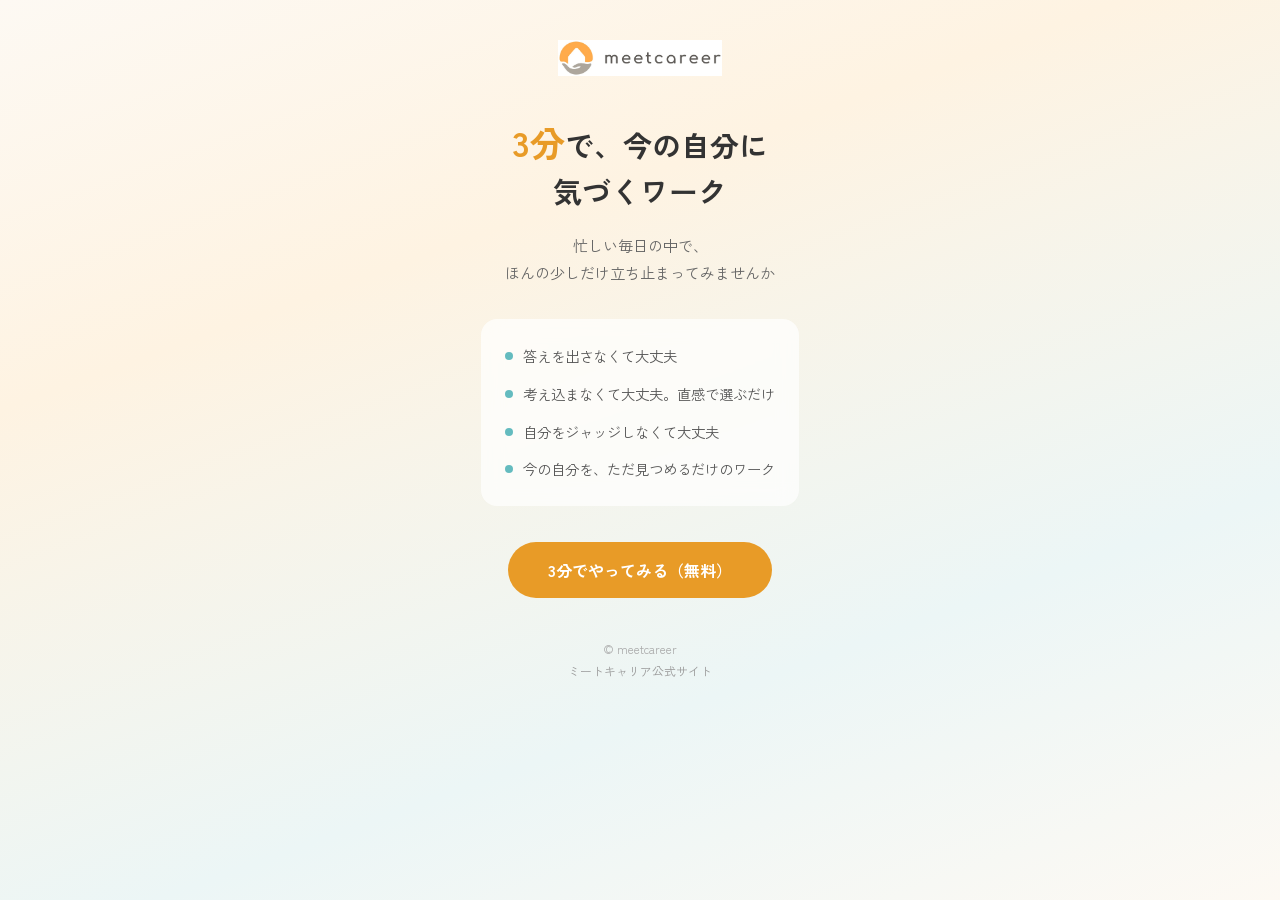
==== index.html @ e35358a7 "feat: SEO/GEO最適化 — robots.txt, sitemap.xml, llms.txt, JSON-LD(WebApplication/FAQPage/HowTo), canonic" ====
<!DOCTYPE html>
<html lang="ja">

<head>
  <meta charset="UTF-8">
  <meta name="viewport" content="width=device-width, initial-scale=1.0">
  <title>3分で、今の自分に気づくワーク | ミートキャリア</title>
  <meta name="description" content="忙しい毎日の中で、ほんの少しだけ立ち止まってみませんか。3分でできる、自分への気づきのワーク。転職を前提としないキャリアコーチング「ミートキャリア」が提供します。">

  <!-- Canonical -->
  <link rel="canonical" href="https://work.meetcareer.net/">

  <!-- OGP -->
  <meta property="og:title" content="3分で、今の自分に気づくワーク | ミートキャリア">
  <meta property="og:description" content="忙しい毎日の中で、ほんの少しだけ立ち止まってみませんか。3分でできる、自分への気づきのワーク。">
  <meta property="og:type" content="website">
  <meta property="og:url" content="https://work.meetcareer.net/">
  <meta property="og:site_name" content="ミートキャリア">

  <!-- Twitter Card -->
  <meta name="twitter:card" content="summary_large_image">
  <meta name="twitter:title" content="3分で、今の自分に気づくワーク | ミートキャリア">
  <meta name="twitter:description" content="忙しい毎日の中で、ほんの少しだけ立ち止まってみませんか。">

  <!-- JSON-LD: WebApplication -->
  <script type="application/ld+json">
  {
    "@context": "https://schema.org",
    "@type": "WebApplication",
    "name": "3分で、今の自分に気づくワーク",
    "description": "忙しい毎日の中で、ほんの少しだけ立ち止まってみませんか。5つの質問に直感で答えるだけで、今のキャリアの状態を見つめ直せる無料の内省ツールです。転職を前提としないキャリアコーチング「ミートキャリア」が提供。",
    "url": "https://work.meetcareer.net/",
    "applicationCategory": "Self-assessment Tool",
    "operatingSystem": "Web Browser",
    "offers": {
      "@type": "Offer",
      "price": "0",
      "priceCurrency": "JPY"
    },
    "provider": {
      "@type": "Organization",
      "name": "ミートキャリア",
      "legalName": "株式会社fruor",
      "url": "https://www.meetcareer.net/",
      "sameAs": [
        "https://note.com/meetcareer/",
        "https://x.com/info_meetcareer",
        "https://www.instagram.com/meetcareer_official/",
        "https://www.threads.com/@meetcareer_official"
      ]
    },
    "isAccessibleForFree": true,
    "inLanguage": "ja"
  }
  </script>

  <!-- JSON-LD: FAQPage -->
  <script type="application/ld+json">
  {
    "@context": "https://schema.org",
    "@type": "FAQPage",
    "mainEntity": [
      {
        "@type": "Question",
        "name": "3分ワークとは何ですか？",
        "acceptedAnswer": {
          "@type": "Answer",
          "text": "ミートキャリアが提供する無料のキャリア内省ツールです。キャリアに関する5つの質問に直感で答えるだけで、今の自分の状態を客観的に見つめ直すことができます。転職を前提とせず、答えを出す必要もありません。適職診断や性格診断とは異なり、「今の自分を見つめる」ことに特化しています。"
        }
      },
      {
        "@type": "Question",
        "name": "利用に料金はかかりますか？",
        "acceptedAnswer": {
          "@type": "Answer",
          "text": "完全無料です。会員登録も不要で、すぐにお試しいただけます。"
        }
      },
      {
        "@type": "Question",
        "name": "転職を考えていなくても使えますか？",
        "acceptedAnswer": {
          "@type": "Answer",
          "text": "はい。3分ワークは転職を前提としていません。「今の仕事にモヤモヤする」「自分の強みがわからない」「育休中にキャリアを見つめ直したい」など、キャリアについて少しでも考えたい方のための内省ツールです。"
        }
      },
      {
        "@type": "Question",
        "name": "適職診断とどう違いますか？",
        "acceptedAnswer": {
          "@type": "Answer",
          "text": "適職診断は「向いている職業」を判定するものですが、3分ワークは「今の自分の状態を見つめる」ための内省ツールです。職業の提案ではなく、気持ちの言語化と自己理解を促します。"
        }
      },
      {
        "@type": "Question",
        "name": "結果はどのように届きますか？",
        "acceptedAnswer": {
          "@type": "Answer",
          "text": "ワーク完了後、画面上で結果をご確認いただけます。回答に基づいた個別メッセージと自己内省を深める問いかけが表示されます。ご希望の方にはメールで結果をお送りすることもできます。"
        }
      },
      {
        "@type": "Question",
        "name": "ミートキャリアとは何ですか？",
        "acceptedAnswer": {
          "@type": "Answer",
          "text": "ミートキャリアは、30〜40代の子育て世代・女性を中心に、転職を前提としないキャリア支援を行うサービスです。6,000件以上の有料キャリア支援実績があり、国家資格キャリアコンサルタントによる伴走型のキャリアコーチングを提供しています。"
        }
      }
    ]
  }
  </script>

  <!-- JSON-LD: HowTo -->
  <script type="application/ld+json">
  {
    "@context": "https://schema.org",
    "@type": "HowTo",
    "name": "3分でキャリアの気づきを得る方法",
    "description": "ミートキャリアの3分ワークを使って、今のキャリアの状態を見つめ直す手順です。無料・会員登録不要で、すぐに始められます。",
    "totalTime": "PT3M",
    "step": [
      {
        "@type": "HowToStep",
        "position": 1,
        "name": "ワークを開始する",
        "text": "「3分でやってみる」ボタンを押して、ワークを開始します。"
      },
      {
        "@type": "HowToStep",
        "position": 2,
        "name": "5つの質問に直感で答える",
        "text": "今の気持ち、モヤモヤの背景、大切にしたい価値観、現在の状態、半年後の理想について、直感で選択してください。"
      },
      {
        "@type": "HowToStep",
        "position": 3,
        "name": "結果を確認する",
        "text": "あなたの回答に基づいた個別メッセージと、自己内省を深める問いかけが表示されます。"
      },
      {
        "@type": "HowToStep",
        "position": 4,
        "name": "結果メールを受け取る（任意）",
        "text": "メールアドレスを入力すると、結果と気づきのポイントが届きます。勧誘はありません。"
      }
    ]
  }
  </script>

  <!-- Favicon -->
  <link rel="icon"
    href="data:image/svg+xml,<svg xmlns='http://www.w3.org/2000/svg' viewBox='0 0 100 100'><text y='.9em' font-size='90'>🌱</text></svg>">

  <!-- Fonts -->
  <link rel="preconnect" href="https://fonts.googleapis.com">
  <link rel="preconnect" href="https://fonts.gstatic.com" crossorigin>
  <link href="https://fonts.googleapis.com/css2?family=Zen+Kaku+Gothic+New:wght@400;500;700&display=swap"
    rel="stylesheet">

  <!-- Styles -->
  <link rel="stylesheet" href="css/style.css">

  <!-- GA4 -->
  <script async src="https://www.googletagmanager.com/gtag/js?id=G-ENX3EBCYTJ"></script>
  <script>
    window.dataLayer = window.dataLayer || [];
    function gtag() { dataLayer.push(arguments); }
    gtag('js', new Date());
    gtag('config', 'G-ENX3EBCYTJ');
  </script>
</head>

<body>
  <!-- Background -->
  <div class="app-bg"></div>

  <!-- App Container -->
  <div class="app-container">
    <!-- Logo -->
    <div class="logo">
      <img src="assets/logo.jpg" alt="meetcareer" class="logo-image">
    </div>

    <!-- Dynamic Content Area -->
    <div id="app-content"></div>

    <!-- SEO: Static content for crawlers that don't execute JavaScript -->
    <noscript>
      <div>
        <h1>3分で、今の自分に気づくワーク</h1>
        <p>忙しい毎日の中で、ほんの少しだけ立ち止まってみませんか。</p>
        <ul>
          <li>答えを出さなくて大丈夫</li>
          <li>考え込まなくて大丈夫。直感で選ぶだけ</li>
          <li>自分をジャッジしなくて大丈夫</li>
          <li>今の自分を、ただ見つめるだけのワーク</li>
        </ul>
        <h2>3分ワークの特徴</h2>
        <p>キャリアに関する5つの質問に直感で答えるだけ。今の気持ち、モヤモヤの背景、大切にしたい価値観、現在の状態、半年後の理想を探ります。適職診断や性格診断とは異なり、転職を前提としない「内省型」のキャリアワークです。</p>
        <h2>ミートキャリアについて</h2>
        <p>ミートキャリアは、30〜40代の子育て世代・女性を中心に、転職を前提としないキャリア支援を行うサービスです。6,000件以上の有料キャリア支援実績があります。</p>
        <p><a href="https://www.meetcareer.net/">ミートキャリア公式サイト</a></p>
      </div>
    </noscript>

    <!-- Footer -->
    <footer class="app-footer">
      <p>© meetcareer</p>
      <p><a href="https://www.meetcareer.net/" target="_blank" rel="noopener">ミートキャリア公式サイト</a></p>
    </footer>
  </div>

  <!-- Scripts -->
  <script src="js/questions.js"></script>
  <script src="js/analytics.js"></script>
  <script src="js/app.js"></script>
</body>

</html>
---- css/style.css ----
/* ============================================
   ミートキャリア「気づきのワーク」
   スタイルシート
   
   ブランドガイドライン準拠:
   - Primary: #E89B27 (Orange)
   - Secondary: #64BBBF (Teal)
   - BG: #FDF9F3 (Cream)
   - Text: #333333 (Dark Gray)
   - Font: Zen Kaku Gothic New
   ============================================ */

/* --- Reset & Base --- */
*,
*::before,
*::after {
  margin: 0;
  padding: 0;
  box-sizing: border-box;
}

html {
  font-size: 16px;
  scroll-behavior: smooth;
  -webkit-text-size-adjust: 100%;
}

body {
  font-family: 'Zen Kaku Gothic New', sans-serif;
  color: #333333;
  background-color: #FDF9F3;
  line-height: 1.8;
  min-height: 100vh;
  min-height: 100dvh;
  overflow-x: hidden;
}

/* --- Background Gradient --- */
.app-bg {
  position: fixed;
  top: 0;
  left: 0;
  width: 100%;
  height: 100%;
  background: linear-gradient(160deg,
      #FDF9F3 0%,
      #FEF3E2 30%,
      #ECF6F6 70%,
      #FDF9F3 100%);
  z-index: -1;
}

/* --- Layout --- */
.app-container {
  max-width: 480px;
  margin: 0 auto;
  padding: 40px 20px 60px;
  min-height: 100vh;
  min-height: 100dvh;
  display: flex;
  flex-direction: column;
  align-items: center;
}

/* --- Logo --- */
.logo {
  display: flex;
  align-items: center;
  gap: 8px;
  margin-bottom: 40px;
  opacity: 0;
  animation: fadeInDown 0.8s ease forwards;
}

.logo-image {
  height: 36px;
  width: auto;
  object-fit: contain;
}

/* --- Screen (共通) --- */
.screen {
  width: 100%;
  display: none;
  flex-direction: column;
  align-items: center;
}

.screen.active {
  display: flex;
  animation: fadeIn 0.6s ease;
}

/* --- Hero Screen --- */
.hero-title {
  font-size: 1.8rem;
  font-weight: 700;
  text-align: center;
  line-height: 1.5;
  margin-bottom: 20px;
}

.hero-title .accent {
  color: #E89B27;
  font-size: 2.2rem;
}

.hero-subtitle {
  text-align: center;
  color: #666;
  font-size: 0.95rem;
  line-height: 1.8;
  margin-bottom: 32px;
}

.hero-principles {
  background: rgba(255, 255, 255, 0.7);
  backdrop-filter: blur(10px);
  border-radius: 16px;
  padding: 24px;
  width: 100%;
  margin-bottom: 36px;
}

.hero-principles ul {
  list-style: none;
  display: flex;
  flex-direction: column;
  gap: 12px;
}

.hero-principles li {
  display: flex;
  align-items: center;
  gap: 10px;
  font-size: 0.9rem;
  color: #555;
}

.hero-principles li::before {
  content: '';
  display: block;
  width: 8px;
  height: 8px;
  border-radius: 50%;
  background: #64BBBF;
  flex-shrink: 0;
}

/* --- Step Screen --- */
.step-header {
  width: 100%;
  margin-bottom: 28px;
}

.step-label {
  display: inline-block;
  background: #64BBBF;
  color: white;
  font-size: 0.75rem;
  font-weight: 700;
  padding: 4px 14px;
  border-radius: 20px;
  margin-bottom: 12px;
  letter-spacing: 0.1em;
}

.step-subheading {
  font-size: 0.85rem;
  color: #64BBBF;
  margin-bottom: 8px;
}

.step-question {
  font-size: 1.1rem;
  font-weight: 700;
  line-height: 1.7;
  white-space: pre-line;
}

.step-note {
  font-size: 0.8rem;
  color: #999;
  margin-top: 8px;
  line-height: 1.6;
}

/* --- Progress Bar --- */
.progress-bar {
  width: 100%;
  height: 4px;
  background: rgba(100, 187, 191, 0.2);
  border-radius: 2px;
  margin-bottom: 32px;
  overflow: hidden;
}

.progress-fill {
  height: 100%;
  background: linear-gradient(90deg, #64BBBF, #E89B27);
  border-radius: 2px;
  transition: width 0.5s ease;
}

/* --- Options --- */
.options {
  width: 100%;
  display: flex;
  flex-direction: column;
  gap: 12px;
  margin-bottom: 20px;
}

.option-card {
  background: rgba(255, 255, 255, 0.85);
  backdrop-filter: blur(8px);
  border: 2px solid transparent;
  border-radius: 12px;
  padding: 16px 20px;
  font-size: 0.95rem;
  line-height: 1.6;
  cursor: pointer;
  transition: all 0.3s ease;
  text-align: left;
  user-select: none;
  -webkit-tap-highlight-color: transparent;
}

.option-card:hover {
  border-color: #64BBBF;
  transform: translateY(-2px);
  box-shadow: 0 4px 16px rgba(100, 187, 191, 0.15);
}

.option-card.selected {
  border-color: #E89B27;
  background: rgba(232, 155, 39, 0.08);
}

.option-card.selected::before {
  content: '✓ ';
  color: #E89B27;
  font-weight: 700;
}

/* --- Buttons --- */
.btn-primary {
  display: inline-flex;
  align-items: center;
  justify-content: center;
  gap: 8px;
  background: #E89B27;
  color: white;
  border: none;
  border-radius: 50px;
  padding: 16px 40px;
  font-family: 'Zen Kaku Gothic New', sans-serif;
  font-size: 1rem;
  font-weight: 700;
  cursor: pointer;
  transition: all 0.3s ease;
  -webkit-tap-highlight-color: transparent;
}

.btn-primary:hover {
  background: #d48a1e;
  transform: translateY(-2px);
  box-shadow: 0 6px 20px rgba(232, 155, 39, 0.3);
}

.btn-primary:disabled {
  background: #ccc;
  cursor: not-allowed;
  transform: none;
  box-shadow: none;
}

.btn-next {
  margin-top: 12px;
  width: 100%;
}

.btn-secondary {
  display: inline-flex;
  align-items: center;
  justify-content: center;
  background: transparent;
  color: #64BBBF;
  border: 2px solid #64BBBF;
  border-radius: 50px;
  padding: 12px 32px;
  font-family: 'Zen Kaku Gothic New', sans-serif;
  font-size: 0.9rem;
  font-weight: 600;
  cursor: pointer;
  transition: all 0.3s ease;
  text-decoration: none;
  -webkit-tap-highlight-color: transparent;
}

.btn-secondary:hover {
  background: #64BBBF;
  color: white;
}

/* --- Result Screen --- */
.result-card {
  background: rgba(255, 255, 255, 0.85);
  backdrop-filter: blur(10px);
  border-radius: 20px;
  padding: 32px 24px;
  width: 100%;
  margin-bottom: 24px;
}

.result-heading {
  font-size: 0.85rem;
  color: #64BBBF;
  font-weight: 600;
  margin-bottom: 16px;
}

.result-text {
  font-size: 0.95rem;
  line-height: 2;
  white-space: pre-line;
}

.result-text strong {
  color: #E89B27;
  font-weight: 700;
}

.result-divider {
  width: 40px;
  height: 2px;
  background: linear-gradient(90deg, #64BBBF, #E89B27);
  border-radius: 1px;
  margin: 24px auto;
}

.reflection-card {
  background: rgba(236, 246, 246, 0.6);
  border-radius: 16px;
  padding: 24px;
  width: 100%;
  margin-bottom: 32px;
}

.reflection-heading {
  font-size: 0.9rem;
  font-weight: 700;
  color: #64BBBF;
  margin-bottom: 16px;
}

.reflection-list {
  list-style: none;
  display: flex;
  flex-direction: column;
  gap: 12px;
}

.reflection-list li {
  font-size: 0.9rem;
  padding-left: 20px;
  position: relative;
  line-height: 1.7;
}

.reflection-list li::before {
  content: '?';
  position: absolute;
  left: 0;
  color: #E89B27;
  font-weight: 700;
}

.cta-section {
  text-align: center;
  width: 100%;
  padding: 20px 0;
}

.cta-heading {
  font-size: 1rem;
  font-weight: 700;
  margin-bottom: 16px;
}

.cta-text {
  font-size: 0.85rem;
  color: #666;
  line-height: 1.8;
  margin-bottom: 24px;
  white-space: pre-line;
}

.cta-terms {
  margin-top: 12px;
  font-size: 0.75rem;
}

.cta-terms a {
  color: #999;
  text-decoration: underline;
  transition: color 0.2s ease;
}

.cta-terms a:hover {
  color: #666;
}

/* --- Retry --- */
.retry-section {
  margin-top: 24px;
}

/* --- Email Capture Section --- */
.email-capture-section {
  width: 100%;
  margin-bottom: 24px;
}

.email-capture-card {
  background: linear-gradient(135deg, rgba(232, 155, 39, 0.08), rgba(100, 187, 191, 0.08));
  border: 1px solid rgba(232, 155, 39, 0.2);
  border-radius: 20px;
  padding: 28px 24px;
  text-align: center;
}

.email-capture-icon {
  font-size: 1.8rem;
  margin-bottom: 8px;
}

.email-capture-heading {
  font-size: 1rem;
  font-weight: 700;
  color: #333;
  margin-bottom: 8px;
}

.email-capture-text {
  font-size: 0.85rem;
  color: #666;
  line-height: 1.7;
  margin-bottom: 20px;
}

.email-form {
  display: flex;
  flex-direction: column;
  gap: 12px;
  align-items: center;
}

.email-input {
  width: 100%;
  padding: 14px 16px;
  border: 2px solid rgba(100, 187, 191, 0.3);
  border-radius: 12px;
  font-family: 'Zen Kaku Gothic New', sans-serif;
  font-size: 0.95rem;
  color: #333;
  background: rgba(255, 255, 255, 0.9);
  outline: none;
  transition: all 0.3s ease;
}

.email-input::placeholder {
  color: #bbb;
}

.email-input:focus {
  border-color: #64BBBF;
  box-shadow: 0 0 0 3px rgba(100, 187, 191, 0.15);
}

.email-input.input-error {
  border-color: #e74c3c;
  box-shadow: 0 0 0 3px rgba(231, 76, 60, 0.1);
}

.btn-email-submit {
  width: 100%;
  padding: 14px;
  font-size: 0.95rem;
}

.email-note {
  font-size: 0.75rem;
  color: #aaa;
  margin-top: 12px;
}

.email-success {
  width: 100%;
}

.email-success-inner {
  background: rgba(100, 187, 191, 0.1);
  border: 1px solid rgba(100, 187, 191, 0.3);
  border-radius: 16px;
  padding: 24px;
  text-align: center;
  animation: fadeIn 0.4s ease;
}

.email-success-icon {
  display: inline-flex;
  align-items: center;
  justify-content: center;
  width: 40px;
  height: 40px;
  background: #64BBBF;
  color: white;
  border-radius: 50%;
  font-size: 1.2rem;
  font-weight: 700;
  margin-bottom: 12px;
}

.email-success-text {
  font-size: 0.9rem;
  color: #64BBBF;
  font-weight: 600;
  line-height: 1.7;
}

.email-error {
  margin-top: 8px;
}

.email-error-text {
  font-size: 0.8rem;
  color: #e74c3c;
  text-align: center;
}

/* --- Footer --- */
.app-footer {
  margin-top: 40px;
  text-align: center;
  font-size: 0.75rem;
  color: #aaa;
}

.app-footer a {
  color: #999;
  text-decoration: none;
}

/* --- Animations --- */
@keyframes fadeIn {
  from {
    opacity: 0;
    transform: translateY(16px);
  }

  to {
    opacity: 1;
    transform: translateY(0);
  }
}

@keyframes fadeInDown {
  from {
    opacity: 0;
    transform: translateY(-10px);
  }

  to {
    opacity: 1;
    transform: translateY(0);
  }
}

@keyframes fadeInUp {
  from {
    opacity: 0;
    transform: translateY(20px);
  }

  to {
    opacity: 1;
    transform: translateY(0);
  }
}

.fade-in-up {
  opacity: 0;
  animation: fadeInUp 0.6s ease forwards;
}

.delay-1 {
  animation-delay: 0.2s;
}

.delay-2 {
  animation-delay: 0.4s;
}

.delay-3 {
  animation-delay: 0.6s;
}

.delay-4 {
  animation-delay: 0.8s;
}

.delay-5 {
  animation-delay: 1.0s;
}

/* --- Responsive --- */
@media (max-width: 520px) {
  .app-container {
    padding: 24px 16px 48px;
  }

  .hero-title {
    font-size: 1.5rem;
  }

  .hero-title .accent {
    font-size: 1.8rem;
  }

  .step-question {
    font-size: 1rem;
  }

  .option-card {
    padding: 14px 16px;
    font-size: 0.9rem;
  }

  .btn-primary {
    padding: 14px 32px;
    font-size: 0.95rem;
  }

  .result-card {
    padding: 24px 20px;
  }
}

@media (max-width: 360px) {
  .hero-title {
    font-size: 1.3rem;
  }

  .hero-title .accent {
    font-size: 1.5rem;
  }
}
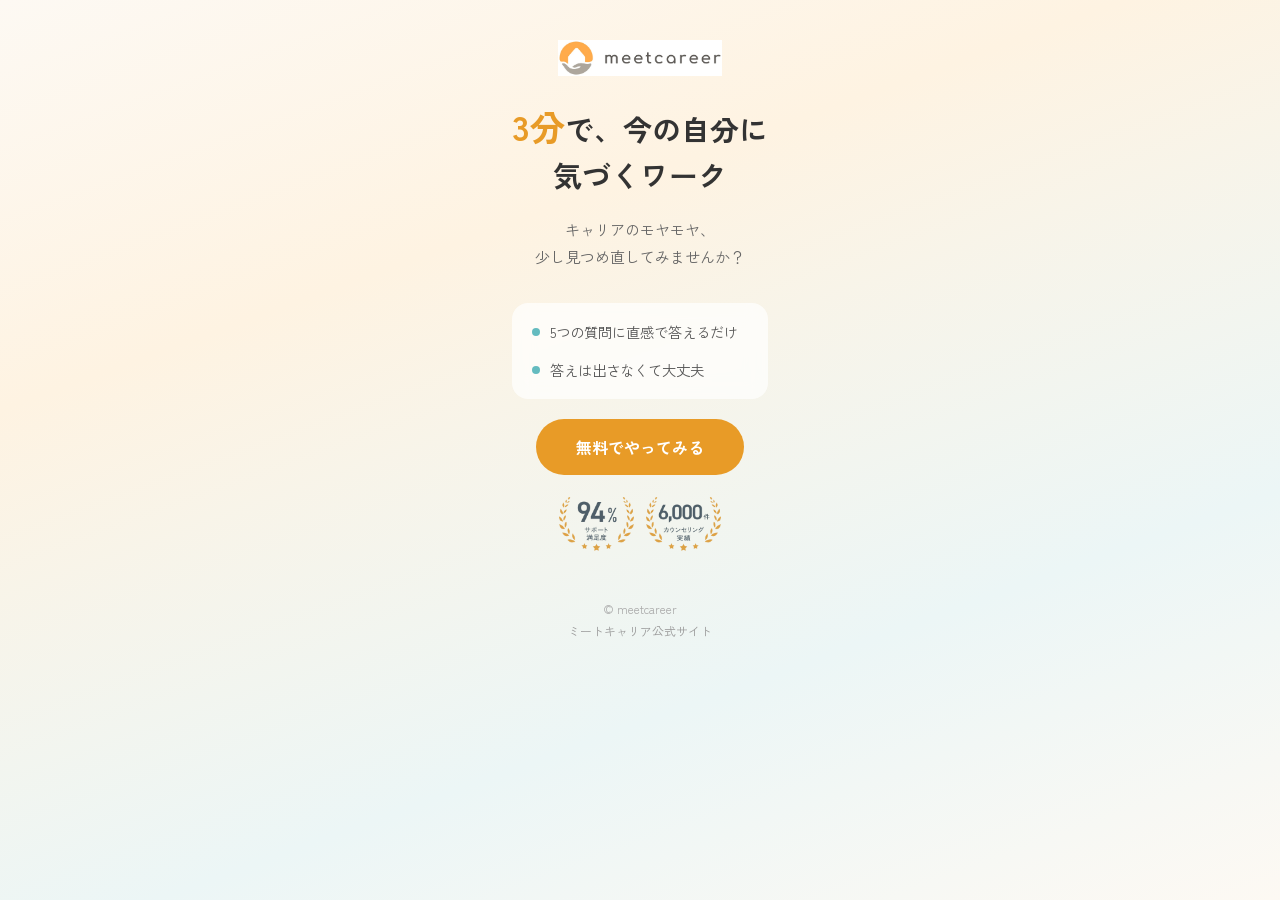
==== commit 532bb9c3: "FV改修: 開始率改善のためA1+A2+A3実施 A1: 安心メッセージ4→2に削減、CTAをファーストスクリーン内に確保 A2: Scent Trail強化（サブタイトル変更+社会的証明バッジ追加）" ====
--- a/index.html
+++ b/index.html
@@ -5,22 +5,24 @@
   <meta charset="UTF-8">
   <meta name="viewport" content="width=device-width, initial-scale=1.0">
   <title>3分で、今の自分に気づくワーク | ミートキャリア</title>
-  <meta name="description" content="忙しい毎日の中で、ほんの少しだけ立ち止まってみませんか。3分でできる、自分への気づきのワーク。転職を前提としないキャリアコーチング「ミートキャリア」が提供します。">
+  <meta name="description" content="キャリアのモヤモヤ、少し見つめ直してみませんか？5つの質問に直感で答えるだけ。転職を前提としないキャリアコーチング「ミートキャリア」が提供する無料の内省ツールです。">
 
   <!-- Canonical -->
   <link rel="canonical" href="https://work.meetcareer.net/">
 
   <!-- OGP -->
   <meta property="og:title" content="3分で、今の自分に気づくワーク | ミートキャリア">
-  <meta property="og:description" content="忙しい毎日の中で、ほんの少しだけ立ち止まってみませんか。3分でできる、自分への気づきのワーク。">
+  <meta property="og:description" content="キャリアのモヤモヤ、少し見つめ直してみませんか？5つの質問に直感で答えるだけの無料キャリア内省ツール。">
   <meta property="og:type" content="website">
   <meta property="og:url" content="https://work.meetcareer.net/">
   <meta property="og:site_name" content="ミートキャリア">
+  <meta property="og:image" content="https://work.meetcareer.net/assets/ogp.png">
 
   <!-- Twitter Card -->
   <meta name="twitter:card" content="summary_large_image">
   <meta name="twitter:title" content="3分で、今の自分に気づくワーク | ミートキャリア">
-  <meta name="twitter:description" content="忙しい毎日の中で、ほんの少しだけ立ち止まってみませんか。">
+  <meta name="twitter:description" content="キャリアのモヤモヤ、少し見つめ直してみませんか？">
+  <meta name="twitter:image" content="https://work.meetcareer.net/assets/ogp.png">
 
   <!-- JSON-LD: WebApplication -->
   <script type="application/ld+json">
@@ -150,8 +152,7 @@
   </script>
 
   <!-- Favicon -->
-  <link rel="icon"
-    href="data:image/svg+xml,<svg xmlns='http://www.w3.org/2000/svg' viewBox='0 0 100 100'><text y='.9em' font-size='90'>🌱</text></svg>">
+  <link rel="icon" type="image/png" href="assets/favicon.png">
 
   <!-- Fonts -->
   <link rel="preconnect" href="https://fonts.googleapis.com">
--- a/css/style.css
+++ b/css/style.css
@@ -67,7 +67,7 @@
   display: flex;
   align-items: center;
   gap: 8px;
-  margin-bottom: 40px;
+  margin-bottom: 24px;
   opacity: 0;
   animation: fadeInDown 0.8s ease forwards;
 }
@@ -117,9 +117,9 @@
   background: rgba(255, 255, 255, 0.7);
   backdrop-filter: blur(10px);
   border-radius: 16px;
-  padding: 24px;
-  width: 100%;
-  margin-bottom: 36px;
+  padding: 16px 20px;
+  width: 100%;
+  margin-bottom: 20px;
 }
 
 .hero-principles ul {
@@ -273,6 +273,20 @@
   cursor: not-allowed;
   transform: none;
   box-shadow: none;
+}
+
+/* --- CTA Pulse Animation --- */
+.btn-pulse {
+  animation: pulse 2.5s ease-in-out infinite;
+}
+
+@keyframes pulse {
+  0%, 100% {
+    box-shadow: 0 2px 8px rgba(232, 155, 39, 0.2);
+  }
+  50% {
+    box-shadow: 0 4px 24px rgba(232, 155, 39, 0.45);
+  }
 }
 
 .btn-next {
@@ -331,6 +345,69 @@
   font-weight: 700;
 }
 
+.result-teaser-text {
+  font-size: 0.9rem;
+  color: #666;
+  line-height: 1.8;
+  margin-top: 8px;
+  padding-left: 12px;
+  border-left: 3px solid rgba(232, 155, 39, 0.3);
+}
+
+.result-factor-tags {
+  display: flex;
+  flex-wrap: wrap;
+  gap: 8px;
+  margin-bottom: 12px;
+}
+
+.result-factor-tag {
+  display: inline-block;
+  background: rgba(100, 187, 191, 0.12);
+  color: #4a9ea1;
+  font-size: 0.8rem;
+  font-weight: 600;
+  padding: 6px 14px;
+  border-radius: 20px;
+  border: 1px solid rgba(100, 187, 191, 0.25);
+}
+
+.result-factor-summary {
+  font-size: 0.85rem;
+  color: #666;
+  margin-bottom: 8px;
+  line-height: 1.6;
+}
+
+.result-self-state-label {
+  font-size: 1rem;
+  font-weight: 700;
+  color: #E89B27;
+  margin-bottom: 12px;
+  padding: 8px 0;
+  border-bottom: 1px dashed rgba(232, 155, 39, 0.3);
+}
+
+.result-insight-list {
+  list-style: none;
+  padding: 0;
+}
+
+.result-insight-list li {
+  font-size: 0.9rem;
+  line-height: 1.8;
+  padding: 4px 0;
+  padding-left: 16px;
+  position: relative;
+}
+
+.result-insight-list li::before {
+  content: '→';
+  position: absolute;
+  left: 0;
+  color: #64BBBF;
+}
+
 .result-divider {
   width: 40px;
   height: 2px;
@@ -339,6 +416,57 @@
   margin: 24px auto;
 }
 
+/* --- Blurred Teaser (結果アウトライン) --- */
+.result-blurred-teaser {
+  position: relative;
+  margin-top: 12px;
+  max-height: 60px;
+  overflow: hidden;
+}
+
+.result-blurred-teaser-tall {
+  max-height: 100px;
+}
+
+.result-insight-visible {
+  margin-top: 8px;
+  margin-bottom: 4px;
+}
+
+.result-blurred-label {
+  font-size: 0.8rem;
+  font-weight: 600;
+  color: #999;
+  margin-bottom: 4px;
+  letter-spacing: 0.05em;
+}
+
+.result-text-blurred {
+  font-size: 0.95rem;
+  line-height: 2;
+  white-space: pre-line;
+  color: #999;
+  filter: blur(4px);
+  user-select: none;
+  pointer-events: none;
+}
+
+.result-blur-overlay {
+  position: absolute;
+  bottom: 0;
+  left: 0;
+  width: 100%;
+  height: 100%;
+  background: linear-gradient(
+    to bottom,
+    rgba(255, 255, 255, 0) 0%,
+    rgba(255, 255, 255, 0.5) 40%,
+    rgba(255, 255, 255, 0.85) 70%,
+    rgba(255, 255, 255, 0.98) 100%
+  );
+  pointer-events: none;
+}
+
 .reflection-card {
   background: rgba(236, 246, 246, 0.6);
   border-radius: 16px;
@@ -414,6 +542,32 @@
 /* --- Retry --- */
 .retry-section {
   margin-top: 24px;
+}
+
+/* --- Social Proof Badges --- */
+.social-proof {
+  margin-top: 20px;
+  width: 100%;
+  text-align: center;
+}
+
+.social-proof-badges {
+  display: flex;
+  justify-content: center;
+  align-items: center;
+  gap: 12px;
+}
+
+.social-proof-badge {
+  height: 56px;
+  width: auto;
+  object-fit: contain;
+  opacity: 0.85;
+  transition: opacity 0.3s ease;
+}
+
+.social-proof-badge:hover {
+  opacity: 1;
 }
 
 /* --- Email Capture Section --- */
@@ -617,15 +771,30 @@
 /* --- Responsive --- */
 @media (max-width: 520px) {
   .app-container {
-    padding: 24px 16px 48px;
+    padding: 16px 16px 48px;
   }
 
   .hero-title {
-    font-size: 1.5rem;
+    font-size: 1.4rem;
+    margin-bottom: 14px;
   }
 
   .hero-title .accent {
-    font-size: 1.8rem;
+    font-size: 1.7rem;
+  }
+
+  .hero-subtitle {
+    font-size: 0.9rem;
+    margin-bottom: 20px;
+  }
+
+  .hero-principles {
+    padding: 12px 16px;
+    margin-bottom: 16px;
+  }
+
+  .hero-principles li {
+    font-size: 0.85rem;
   }
 
   .step-question {
@@ -638,12 +807,20 @@
   }
 
   .btn-primary {
-    padding: 14px 32px;
+    padding: 16px 40px;
     font-size: 0.95rem;
   }
 
   .result-card {
     padding: 24px 20px;
+  }
+
+  .social-proof-badge {
+    height: 48px;
+  }
+
+  .logo {
+    margin-bottom: 16px;
   }
 }
 
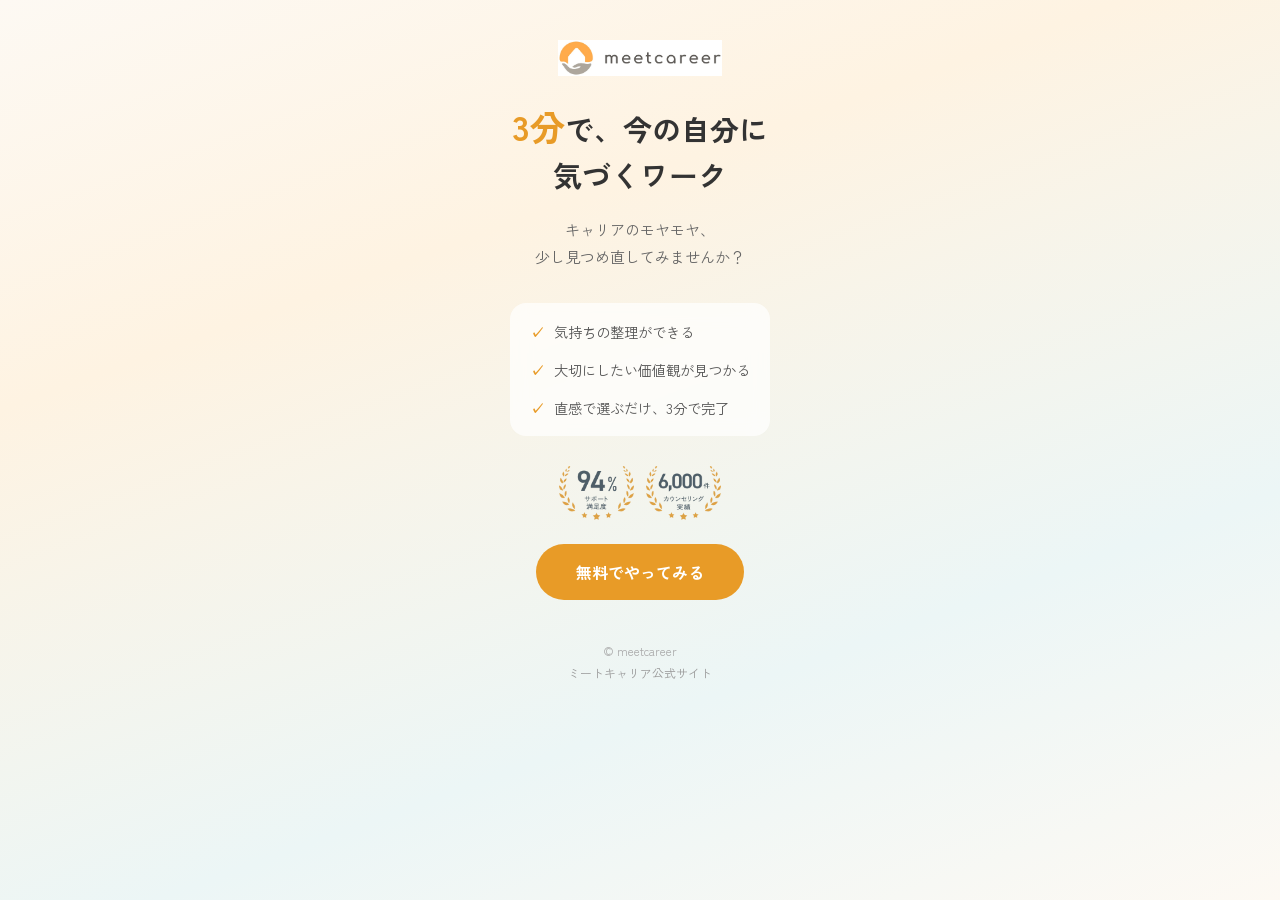
==== commit b5740127: "FV改善: ベネフィット明示+社会的証明CTA前配置 - 安心メッセージ（否定形）→ベネフィット3行（肯定形）に変更   ✓ 気持ちの整理ができる   ✓ 大切にしたい価値観が見つかる   ✓ 直感で" ====
--- a/index.html
+++ b/index.html
@@ -171,6 +171,23 @@
     gtag('js', new Date());
     gtag('config', 'G-ENX3EBCYTJ');
   </script>
+
+  <!-- Meta Pixel -->
+  <script>
+    !function(f,b,e,v,n,t,s)
+    {if(f.fbq)return;n=f.fbq=function(){n.callMethod?
+    n.callMethod.apply(n,arguments):n.queue.push(arguments)};
+    if(!f._fbq)f._fbq=n;n.push=n;n.loaded=!0;n.version='2.0';
+    n.queue=[];t=b.createElement(e);t.async=!0;
+    t.src=v;s=b.getElementsByTagName(e)[0];
+    s.parentNode.insertBefore(t,s)}(window, document,'script',
+    'https://connect.facebook.net/en_US/fbevents.js');
+    fbq('init', '602837881713351');
+    fbq('track', 'PageView');
+  </script>
+  <noscript><img height="1" width="1" style="display:none"
+    src="https://www.facebook.com/tr?id=602837881713351&ev=PageView&noscript=1"
+  /></noscript>
 </head>
 
 <body>
@@ -193,10 +210,9 @@
         <h1>3分で、今の自分に気づくワーク</h1>
         <p>忙しい毎日の中で、ほんの少しだけ立ち止まってみませんか。</p>
         <ul>
-          <li>答えを出さなくて大丈夫</li>
-          <li>考え込まなくて大丈夫。直感で選ぶだけ</li>
-          <li>自分をジャッジしなくて大丈夫</li>
-          <li>今の自分を、ただ見つめるだけのワーク</li>
+          <li>気持ちの整理ができる</li>
+          <li>大切にしたい価値観が見つかる</li>
+          <li>直感で選ぶだけ、3分で完了</li>
         </ul>
         <h2>3分ワークの特徴</h2>
         <p>キャリアに関する5つの質問に直感で答えるだけ。今の気持ち、モヤモヤの背景、大切にしたい価値観、現在の状態、半年後の理想を探ります。適職診断や性格診断とは異なり、転職を前提としない「内省型」のキャリアワークです。</p>
--- a/css/style.css
+++ b/css/style.css
@@ -119,7 +119,7 @@
   border-radius: 16px;
   padding: 16px 20px;
   width: 100%;
-  margin-bottom: 20px;
+  margin-bottom: 16px;
 }
 
 .hero-principles ul {
@@ -138,12 +138,10 @@
 }
 
 .hero-principles li::before {
-  content: '';
-  display: block;
-  width: 8px;
-  height: 8px;
-  border-radius: 50%;
-  background: #64BBBF;
+  content: '✓';
+  color: #E89B27;
+  font-weight: 700;
+  font-size: 0.9rem;
   flex-shrink: 0;
 }
 
@@ -467,6 +465,60 @@
   pointer-events: none;
 }
 
+/* --- Sticky Email CTA (追従CTA) --- */
+.sticky-email-cta {
+  position: fixed;
+  bottom: 0;
+  left: 0;
+  right: 0;
+  z-index: 100;
+  padding: 12px 16px;
+  padding-bottom: max(12px, env(safe-area-inset-bottom));
+  background: linear-gradient(to top, rgba(253, 249, 243, 0.98) 60%, rgba(253, 249, 243, 0) 100%);
+  display: flex;
+  justify-content: center;
+  opacity: 0;
+  transform: translateY(16px);
+  pointer-events: none;
+  transition: opacity 0.5s ease, transform 0.5s ease;
+}
+
+.sticky-email-cta-visible {
+  opacity: 1;
+  transform: translateY(0);
+  pointer-events: auto;
+}
+
+.sticky-email-cta-btn {
+  width: 100%;
+  max-width: 440px;
+  padding: 16px 24px;
+  background: #E89B27;
+  color: white;
+  border: none;
+  border-radius: 50px;
+  font-family: 'Zen Kaku Gothic New', sans-serif;
+  font-size: 1rem;
+  font-weight: 700;
+  cursor: pointer;
+  box-shadow: 0 4px 20px rgba(232, 155, 39, 0.35);
+  transition: all 0.3s ease;
+  -webkit-tap-highlight-color: transparent;
+  animation: pulse 2.5s ease-in-out infinite;
+}
+
+.sticky-email-cta-btn:active {
+  transform: scale(0.97);
+}
+
+/* --- Email Capture Note (安心マイクロコピー) --- */
+.email-capture-note {
+  font-size: 0.75rem;
+  color: #aaa;
+  margin-bottom: 16px;
+  letter-spacing: 0.03em;
+}
+
 .reflection-card {
   background: rgba(236, 246, 246, 0.6);
   border-radius: 16px;
@@ -544,9 +596,73 @@
   margin-top: 24px;
 }
 
+/* --- Bot Promo Section --- */
+.bot-promo-section {
+  width: 100%;
+  margin-top: 32px;
+}
+
+.bot-promo-card {
+  background: rgba(100, 187, 191, 0.06);
+  border: 1px dashed rgba(100, 187, 191, 0.35);
+  border-radius: 20px;
+  padding: 28px 24px;
+  text-align: center;
+}
+
+.bot-promo-icon {
+  font-size: 1.6rem;
+  margin-bottom: 8px;
+}
+
+.bot-promo-heading {
+  font-size: 0.95rem;
+  font-weight: 700;
+  color: #333;
+  margin-bottom: 10px;
+}
+
+.bot-promo-text {
+  font-size: 0.85rem;
+  color: #555;
+  line-height: 1.7;
+  margin-bottom: 8px;
+}
+
+.bot-promo-note {
+  font-size: 0.75rem;
+  color: #999;
+  line-height: 1.6;
+  margin-bottom: 20px;
+}
+
+.btn-bot-promo {
+  display: inline-flex;
+  align-items: center;
+  justify-content: center;
+  background: transparent;
+  color: #64BBBF;
+  border: 2px solid #64BBBF;
+  border-radius: 50px;
+  padding: 12px 28px;
+  font-family: 'Zen Kaku Gothic New', sans-serif;
+  font-size: 0.9rem;
+  font-weight: 600;
+  cursor: pointer;
+  transition: all 0.3s ease;
+  text-decoration: none;
+  -webkit-tap-highlight-color: transparent;
+}
+
+.btn-bot-promo:hover {
+  background: #64BBBF;
+  color: white;
+}
+
 /* --- Social Proof Badges --- */
 .social-proof {
-  margin-top: 20px;
+  margin-top: 12px;
+  margin-bottom: 16px;
   width: 100%;
   text-align: center;
 }
@@ -807,8 +923,14 @@
   }
 
   .btn-primary {
-    padding: 16px 40px;
+    padding: 16px 28px;
     font-size: 0.95rem;
+  }
+
+  .cta-section .btn-primary {
+    padding: 16px 24px;
+    font-size: 0.9rem;
+    width: 100%;
   }
 
   .result-card {
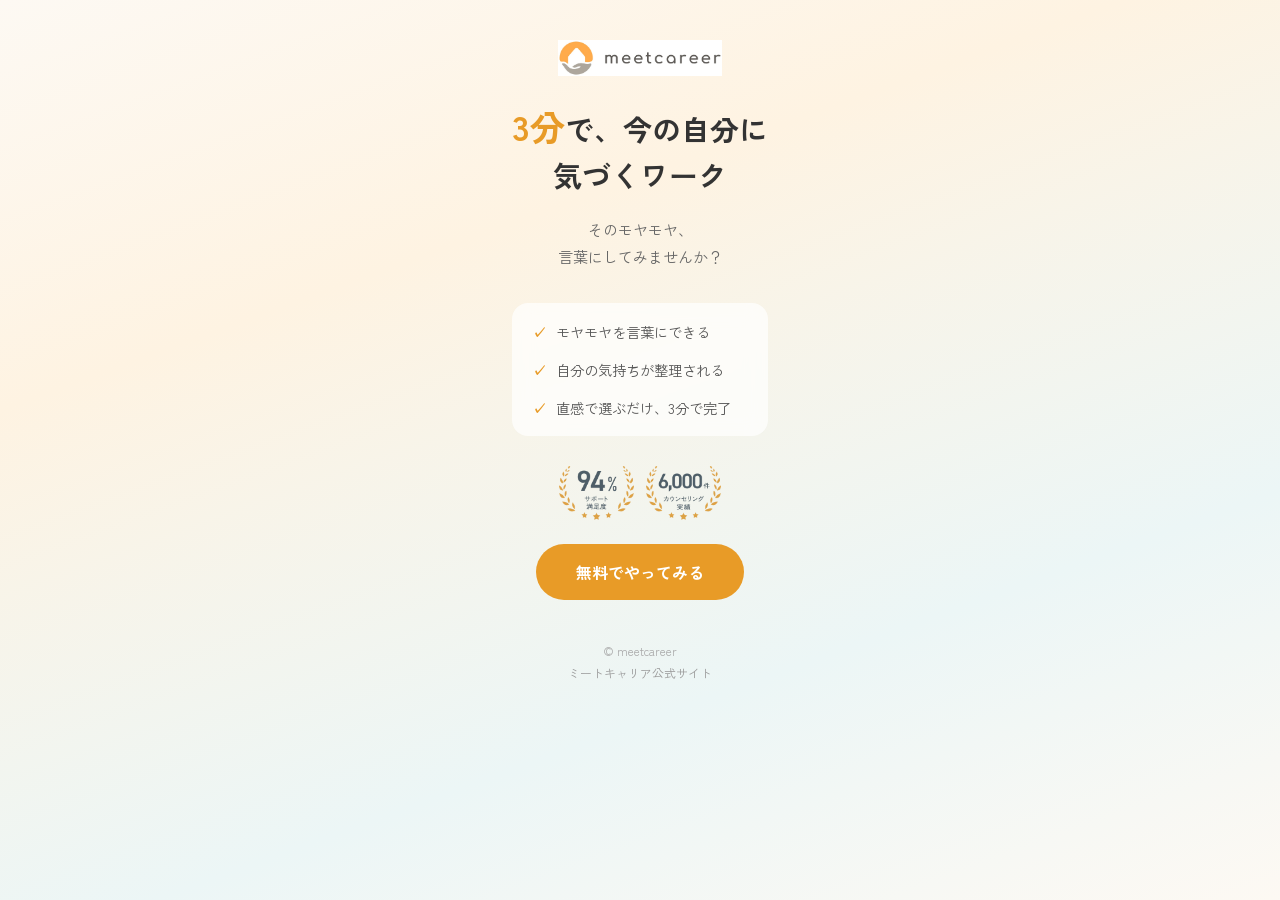
==== commit 17aa0f2f: "fix: FV Scent Trail統一（広告見出しと一貫性確保） - サブタイトル: 「キャリアのモヤモヤ、少し見つめ直してみませんか？」→「そのモヤモヤ、言葉にしてみませんか？」 - 箇条書き:" ====
--- a/index.html
+++ b/index.html
@@ -208,10 +208,10 @@
     <noscript>
       <div>
         <h1>3分で、今の自分に気づくワーク</h1>
-        <p>忙しい毎日の中で、ほんの少しだけ立ち止まってみませんか。</p>
+        <p>そのモヤモヤ、言葉にしてみませんか？</p>
         <ul>
-          <li>気持ちの整理ができる</li>
-          <li>大切にしたい価値観が見つかる</li>
+          <li>モヤモヤを言葉にできる</li>
+          <li>自分の気持ちが整理される</li>
           <li>直感で選ぶだけ、3分で完了</li>
         </ul>
         <h2>3分ワークの特徴</h2>
@@ -232,7 +232,7 @@
   <!-- Scripts -->
   <script src="js/questions.js"></script>
   <script src="js/analytics.js"></script>
-  <script src="js/app.js"></script>
+  <script src="js/app.js?v=20260612b"></script>
 </body>
 
 </html>
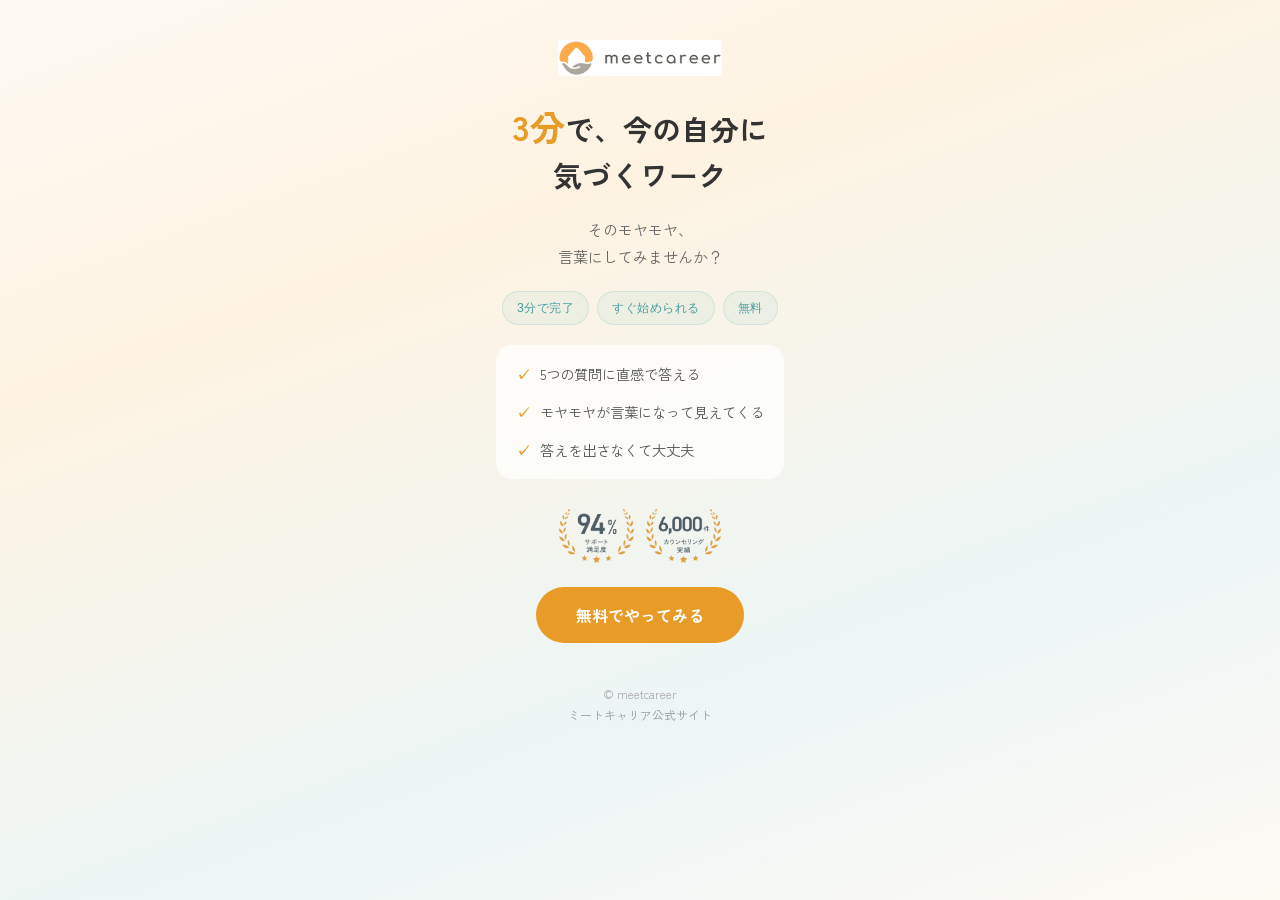
==== commit 09e7edc5: "FV改修: ピル型バッジ追加 + 箇条書き変更（開始率改善施策） - ハードル下げバッジ追加: [3分で完了] [すぐ始められる] [無料] - 箇条書き変更: やること/得られること/安心感の3軸に" ====
--- a/index.html
+++ b/index.html
@@ -210,9 +210,9 @@
         <h1>3分で、今の自分に気づくワーク</h1>
         <p>そのモヤモヤ、言葉にしてみませんか？</p>
         <ul>
-          <li>モヤモヤを言葉にできる</li>
-          <li>自分の気持ちが整理される</li>
-          <li>直感で選ぶだけ、3分で完了</li>
+          <li>5つの質問に直感で答える</li>
+          <li>モヤモヤが言葉になって見えてくる</li>
+          <li>答えを出さなくて大丈夫</li>
         </ul>
         <h2>3分ワークの特徴</h2>
         <p>キャリアに関する5つの質問に直感で答えるだけ。今の気持ち、モヤモヤの背景、大切にしたい価値観、現在の状態、半年後の理想を探ります。適職診断や性格診断とは異なり、転職を前提としない「内省型」のキャリアワークです。</p>
@@ -232,7 +232,7 @@
   <!-- Scripts -->
   <script src="js/questions.js"></script>
   <script src="js/analytics.js"></script>
-  <script src="js/app.js?v=20260612b"></script>
+  <script src="js/app.js?v=20260617a"></script>
 </body>
 
 </html>
--- a/css/style.css
+++ b/css/style.css
@@ -110,7 +110,30 @@
   color: #666;
   font-size: 0.95rem;
   line-height: 1.8;
-  margin-bottom: 32px;
+  margin-bottom: 20px;
+}
+
+/* --- Hero Badges (pill-type) --- */
+.hero-badges {
+  display: flex;
+  justify-content: center;
+  gap: 8px;
+  margin-bottom: 20px;
+  flex-wrap: wrap;
+}
+
+.hero-badge {
+  display: inline-flex;
+  align-items: center;
+  background: rgba(100, 187, 191, 0.08);
+  color: #4a9ea2;
+  font-size: 0.78rem;
+  font-weight: 500;
+  padding: 5px 14px;
+  border-radius: 20px;
+  letter-spacing: 0.04em;
+  border: 1px solid rgba(100, 187, 191, 0.2);
+  white-space: nowrap;
 }
 
 .hero-principles {
